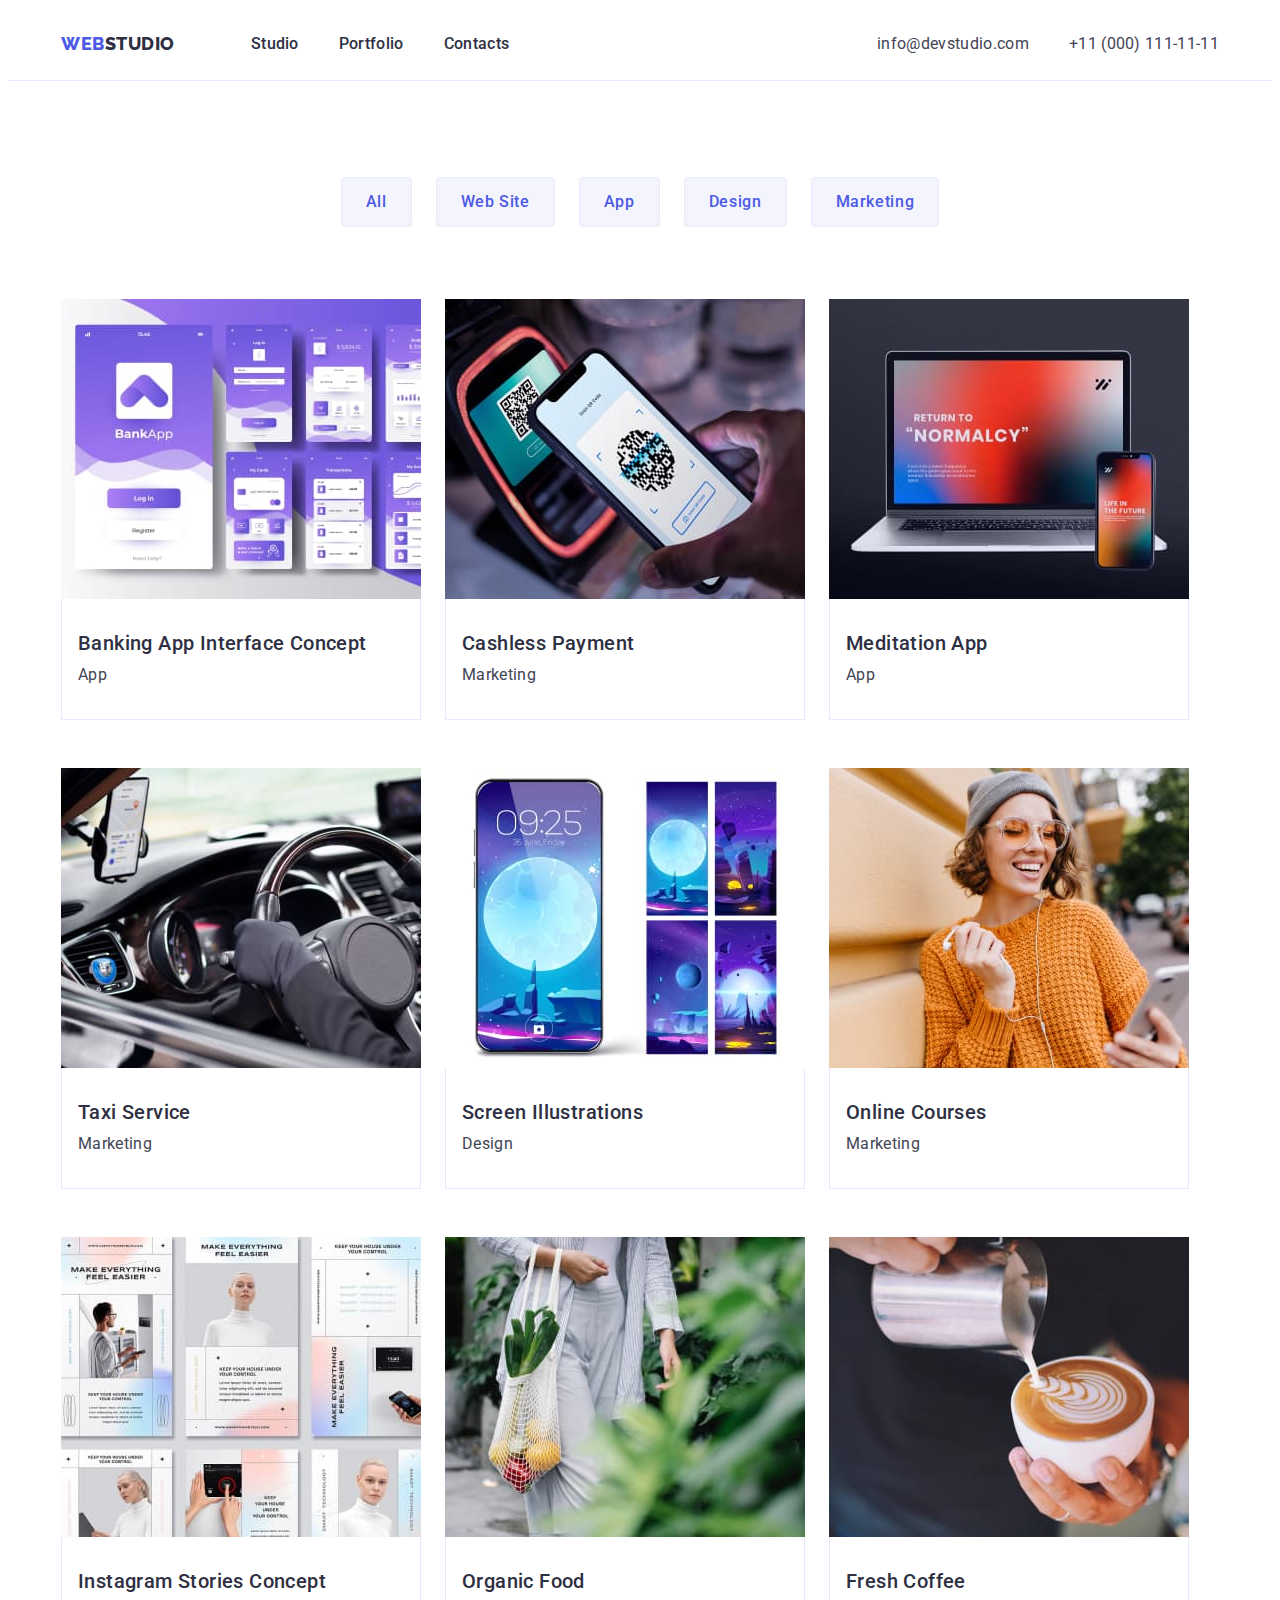
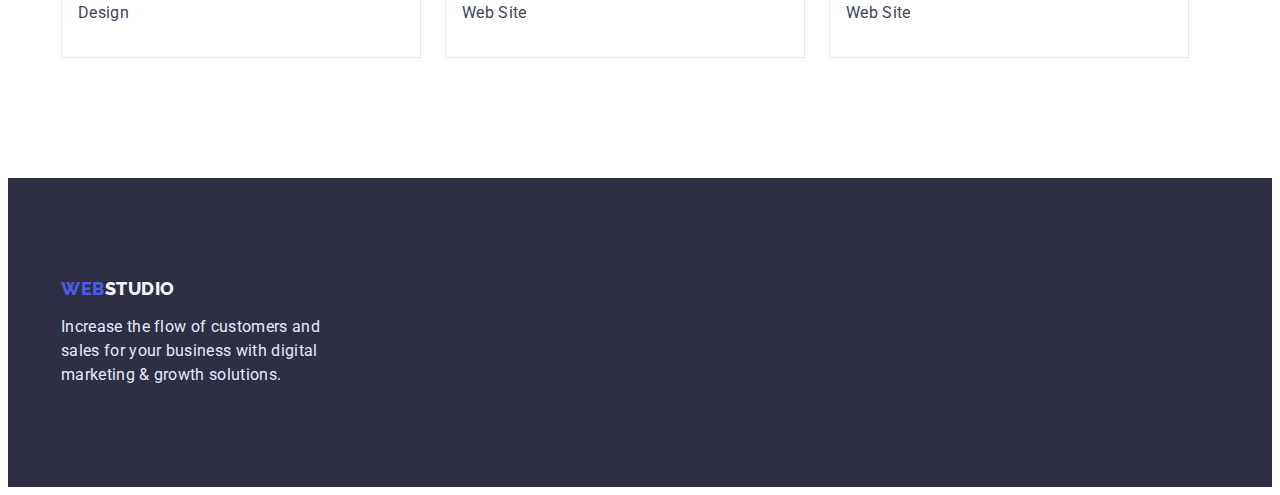
==== portfolio.html @ 9f268df0 "Start HW4" ====
<!DOCTYPE html>
<html lang="en">
  <head>
    <meta charset="UTF-8" />
    <meta http-equiv="X-UA-Compatible" content="IE=edge" />
    <meta name="viewport" content="width=device-width, initial-scale=1.0" />
    <title>WEBSTUDIO</title>
    <link rel="preconnect" href="https://fonts.googleapis.com" />
    <link rel="preconnect" href="https://fonts.gstatic.com" crossorigin />
    <link
      href="https://fonts.googleapis.com/css2?family=Raleway:wght@800&family=Roboto:wght@400;500;700;900&display=swap"
      rel="stylesheet"
    />

    <link
      rel="stylesheet"
      href="https://cdnjs.cloudflare.com/ajax/libs/modern-normalize/1.1.0/modern-normalize.min.css"
      integrity="sha512-wpPYUAdjBVSE4KJnH1VR1HeZfpl1ub8YT/NKx4PuQ5NmX2tKuGu6U/JRp5y+Y8XG2tV+wKQpNHVUX03MfMFn9Q=="
      crossorigin="anonymous"
      referrerpolicy="no-referrer"
    />

    <link rel="stylesheet" href="./css/styles.css" />
  </head>
  <body>
    <!-- Site header -->
    <header class="header">
      <div class="container header-container">
        <nav class="header-navigation">
          <a class="logo-top link" href="./index.html">Web<span class="logo-top-second">Studio</span> </a>
          <ul class="header-list list">
            <li class="header-item"><a class="header-link link" href="./index.html">Studio</a></li>
            <li class="header-item"><a class="header-link link" href="./portfolio.html">Portfolio</a></li>
            <li class="header-item"><a class="header-link link" href="">Contacts</a></li>
          </ul>
        </nav>

        <address class="header-address">
          <ul class="header-address-list list">
            <li class="header-item">
              <a class="header-link adress-info link" href="mailto:info@devstudio.com">info@devstudio.com</a>
            </li>
            <li class="header-item">
              <a class="header-link adress-info link" href="tel:+110001111111">+11 (000) 111-11-11</a>
            </li>
          </ul>
        </address>
      </div>
    </header>

    <main>
      <!-- Gallery-->
      <section class="gallery">
        <div class="container">
          <!--<h1 hidden temporarily -->
          <h1 hidden class="visually-hidden">Gallery</h1> 
          <!-- Menu filters-->
          <ul class="filter-list list">
            <li class="filter-item"><button class="filter-button-text" type="button">All</button></li>
            <li class="filter-item"><button class="filter-button-text" type="button">Web Site</button></li>
            <li class="filter-item"><button class="filter-button-text" type="button">App</button></li>
            <li class="filter-item"><button class="filter-button-text" type="button">Design</button></li>
            <li class="filter-item"><button class="filter-button-text" type="button">Marketing</button></li>
          </ul>
          <ul class="gallary-list list">
            <li class="gallery-item">
              <a class="link" href="">
                <img src="./images/img-row1-1.jpg" alt="image banking app interface" width="360" height="300" />
                <div class="gallery-item-description">
                  <h2 class="galley-item-titel">Banking App Interface Concept</h2>
                  <p class="gallery-item-text">App</p>
                </div>
              </a>
            </li>
            <li class="gallery-item">
              <a class="link" href="">
                <img src="./images/img-row1-2.jpg" alt="image cashless payment" width="360" height="300" />
                <div class="gallery-item-description">
                  <h2 class="galley-item-titel">Cashless Payment</h2>
                  <p class="gallery-item-text">Marketing</p>
                </div>
              </a>
            </li>
            <li class="gallery-item">
              <a class="link" href="">
                <img src="./images/img-row1-3.jpg" alt="image meditation app" width="360" height="300" />
                <div class="gallery-item-description">
                  <h2 class="galley-item-titel">Meditation App</h2>
                  <p class="gallery-item-text">App</p>
                </div>
              </a>
            </li>
            <li class="gallery-item">
              <a class="link" href="">
                <img src="./images/img-row2-1.jpg" alt="image taxi service" width="360" height="300" />
                <div class="gallery-item-description">
                  <h2 class="galley-item-titel">Taxi Service</h2>
                  <p class="gallery-item-text">Marketing</p>
                </div>
              </a>
            </li>
            <li class="gallery-item">
              <a class="link" href="">
                <img src="./images/img-row2-2.jpg" alt="image screen illustrations" width="360" height="300" />
                <div class="gallery-item-description">
                  <h2 class="galley-item-titel">Screen Illustrations</h2>
                  <p class="gallery-item-text">Design</p>
                </div>
              </a>
            </li>
            <li class="gallery-item">
              <a class="link" href="">
                <img src="./images/img-row2-3.jpg" alt="image online courses" width="360" height="300" />
                <div class="gallery-item-description">
                  <h2 class="galley-item-titel">Online Courses</h2>
                  <p class="gallery-item-text">Marketing</p>
                </div>
              </a>
            </li>
            <li class="gallery-item">
              <a class="link" href="">
                <img src="./images/img-row3-1.jpg" alt="image instagram stories concept" width="360" height="300" />
                <div class="gallery-item-description">
                  <h2 class="galley-item-titel">Instagram Stories Concept</h2>
                  <p class="gallery-item-text">Design</p>
                </div>
              </a>
            </li>
            <li class="gallery-item">
              <a class="link" href="">
                <img src="./images/img-row3-2.jpg" alt="image organic food" width="360" height="300" />
                <div class="gallery-item-description">
                  <h2 class="galley-item-titel">Organic Food</h2>
                  <p class="gallery-item-text">Web Site</p></a>
                </div>
            </li>
            <li class="gallery-item">
              <a class="link" href="">
                <img src="./images/img-row3-3.jpg" alt="image fresh coffee" width="360" height="300" />
                <div class="gallery-item-description">
                  <h2 class="galley-item-titel">Fresh Coffee</h2>
                  <p class="gallery-item-text">Web Site</p>
                </div>
              </a>
            </li>
          </ul>
        </div>
      </section>
    </main>

    <!-- Page Footer -->
    <footer class="footer">
      <div class="footer-container container">
        <a class="logo-bottom link" href="./index.html">Web<span class="logo-bottom-second">Studio</span></a>
        <p class="footer-text">
          Increase the flow of customers and sales for your business with digital marketing & growth solutions.
        </p>
      </div>
    </footer>
  </body>
</html>
---- css/styles.css ----
:root {
  --main-hero-color: #2e2f42;
  --main-text-color: #434455;
  --main-background-color: #ffffff;
}

p,
h1,
h2,
h3,
h4,
h5,
h6 {
  margin: 0;
}

ul {
  margin: 0;
  padding-left: 0;
}

button {
  cursor: pointer;
}

address {
  font-style: normal;
}

img {
  display: block;
}

.list {
  list-style: none;
}

.link {
  text-decoration: none;
  font-style: normal;
}

body {
  font-family: "Roboto", sans-serif;
  font-style: normal;
  background-color: var(--main-background-color);
  color: var(-main-text-color);
}

.container {
  width: 1158px;
  padding-left: 15px;
  padding-right: 15px;
  margin: 0 auto;
  /* outline: 2px solid red; */
}

.section {
  padding-top: 120px;
  padding-bottom: 120px;
}

/* --------- HEADER ----------------------------------------- */

.header {
  background-color: #ffffff;
  padding-top: 24px;
  padding-bottom: 24px;
  border-bottom: 1px solid #e7e9fc;
}

.header-container {
  display: flex;
  align-items: center;
}

.header-navigation {
  display: flex;
  align-items: center;
  margin-right: auto;
}

.header-list {
  display: flex;
  gap: 40px;
}

.header-list {
  display: flex;
  align-items: center;
}

.logo-top {
  text-decoration: none;
}

.logo-top {
  font-family: "Raleway", sans-serif;
  font-weight: 800;
  font-size: 18px;
  line-height: 1.17;
  letter-spacing: 0.03em;
  text-transform: uppercase;
  color: #4d5ae5;
  font-style: normal;
}

.logo-top-second {
  color: #2e2f42;
  margin-right: 76px;
}

.header-address {
  font-style: normal;
}

.header-address-list {
  display: flex;
  align-items: center;
  gap: 40px;
}

.header-link {
  font-weight: 500;
  font-size: 16px;
  line-height: calc(24 / 16);
  letter-spacing: 0.02em;
  color: #2e2f42;
}

.header-link:hover,
.header-link:focus,
.header-link:active {
  color: #404bbf;
}

.adress-info {
  font-weight: 400;
  font-size: 16px;
  line-height: (24/16);
  letter-spacing: 0.02em;
  color: #434455;
}

/* --------- HERO ----------------------------------------- */

.hero {
  background: var(--main-hero-color);
  padding-top: 188px;
  padding-bottom: 188px;
  text-align: center;
}
.hero-title {
  font-weight: 700;
  font-size: 56px;
  line-height: 1.07;
  text-align: center;
  letter-spacing: 0.02em;
  color: #ffffff;
  width: 496px;
  margin-bottom: 48px;
  margin-left: auto;
  margin-right: auto;
}

.hero-botton {
  font-family: "Roboto", sans-serif;
  font-weight: 500;
  font-size: 16px;
  line-height: calc(24 / 16);
  align-items: center;
  letter-spacing: 0.04em;
  color: #ffffff;
  background: #4d5ae5;
  padding: 16px 32px;
  border-radius: 4px;
}

.hero-botton:hover,
.hero-botton:focus {
  background-color: #404bbf;
  cursor: pointer;
}

/* --------- ADVANTEGE ----------------------------------------- */

.advantage-list {
  display: flex;
  gap: 24px;
}

.visually-hidden {
  position: absolute;
  width: 1px;
  height: 1px;
  margin: -1px;
  border: 0;
  padding: 0;
  white-space: nowrap;
  clip-path: inset(100%);
  clip: rect(0 0 0 0);
  overflow: hidden;
}

.advantage-item {
  /* padding-top: 120px; */
  width: 264px;
  text-align: left;
  flex-basis: calc((100%-72px) / 4);
}

.advantage-item-title {
  font-weight: 500;
  font-size: 20px;
  line-height: calc(24 / 20);
  letter-spacing: 0.02em;
  /* NAVY BLUE */
  color: #2e2f42;
  margin-bottom: 8px;
}
.advantage-item-text {
  font-weight: 400;
  font-size: 16px;
  line-height: calc(24 / 16);
  letter-spacing: 0.02em;
  /* SLATE */
  color: #434455;
}

/* --------- DOING  ----------------------------------------- */

.doing {
  padding-bottom: 120px;
}

.doing-list {
  display: flex;
  flex-wrap: wrap;
  gap: 24px;
}

.doing-item {
  flex-basis: auto;
}

.doing-title {
  font-weight: 700;
  font-size: 36px;
  line-height: 1.11;
  text-align: center;
  letter-spacing: 0.02em;
  text-transform: capitalize;
  /* NAVY BLUE */
  color: #2e2f42;
  margin-bottom: 72px;
}

/* --------- TEAM  ----------------------------------------- */

.team {
  /* CLOUD */
  background-color: #f4f4fd;
}

.team-list {
  display: flex;
  flex-wrap: wrap;
  gap: 24px;
}

.team-title {
  font-weight: 700;
  font-size: 36px;
  line-height: 1.11;
  text-align: center;
  letter-spacing: 0.02em;
  text-transform: capitalize;
  color: #2e2f42;
  margin-bottom: 72px;
}

.team-item {
  background-color: #ffffff;
  box-shadow: 0px 1px 6px rgba(46, 47, 66, 0.08), 0px 1px 1px rgba(46, 47, 66, 0.16), 0px 2px 1px rgba(46, 47, 66, 0.08);
  border-radius: 0px 0px 4px 4px;
}

.team-item-description {
  padding-top: 32px;
  padding-bottom: 32px;
  padding-left: 16px;
  padding-right: 16px;
}

.team-item-title {
  font-weight: 500;
  font-size: 20px;
  line-height: calc(24 / 20);
  text-align: center;
  letter-spacing: 0.02em;
  color: #2e2f42;
  background-color: #ffffff;
  /* margin-top: 32px; */
  margin-bottom: 8px;
}
.team-item-text {
  font-weight: 400;
  font-size: 16px;
  line-height: calc(24 / 16);
  text-align: center;
  letter-spacing: 0.02em;
  color: #434455;
  background-color: #ffffff;
  /* margin-bottom: 32px; */
}

/* --------- FOOTER  ----------------------------------------- */

.footer {
  background-color: #2e2f42;
  padding-top: 100px;
  padding-bottom: 100px;
}
.logo-bottom {
  text-decoration: none;
}

.logo-bottom {
  font-family: "Raleway", sans-serif;
  font-weight: 800;
  font-size: 18px;
  line-height: 1.17;
  letter-spacing: 0.03em;
  text-transform: uppercase;
  color: #4d5ae5;
  font-style: normal;
}

.logo-bottom-second {
  color: #f4f4fd;
}

.footer-text {
  font-weight: 400;
  font-size: 16px;
  line-height: calc(24 / 16);
  letter-spacing: 0.02em;
  color: #e7e9fc;
  width: 264px;
  margin-top: 16px;
}

/* --------- FILTER  ----------------------------------------- */

.filter-button-text {
  font-family: "Roboto", sans-serif;
  font-weight: 500;
  font-size: 16px;
  line-height: 1.5;
  align-items: center;
  letter-spacing: 0.04em;
  color: #4d5ae5;
  background-color: #f4f4fd;
  border-style: none;

  border: 1px solid #e7e9fc;
  border-radius: 4px;
  padding: 12px 24px;
}

.filter-button-text:hover,
.filter-button-text:focus {
  color: #ffffff;
  background-color: #404bbf;
  cursor: pointer;
}

/* --------- GALLERY  ----------------------------------------- */

.gallery {
  padding-top: 96px;
  padding-bottom: 120px;
}

.filter-list {
  display: flex;
  flex-wrap: wrap;
  gap: 24px;
  margin-bottom: 72px;
  justify-content: center;
}

.gallary-list {
  display: flex;
  flex-wrap: wrap;
  gap: 48px 24px;
}

.gallery-list li {
  width: calc((100% - 48px) / 3);
}

.gallery-item-description {
  /* padding: 32px auto 32px 16px; */
  padding-top: 32px;
  padding-right: auto;
  padding-bottom: 32px;
  padding-left: 16px;
  border: 1px solid #e7e9fc;
  border-top: none;
}

.galley-item-titel {
  font-weight: 500;
  font-size: 20px;
  line-height: 1.2;
  letter-spacing: 0.02em;
  color: #2e2f42;
  /* margin-top: 32px; */
  /* margin-left: 16px; */
  margin-bottom: 8px;
  /* text-align: left; */
}
.gallery-item-text {
  font-weight: 400;
  font-size: 16px;
  line-height: calc(24 / 16);
  letter-spacing: 0.02em;
  color: #434455;
  /* margin-left: 16px; */
  /* text-align: left; */
}
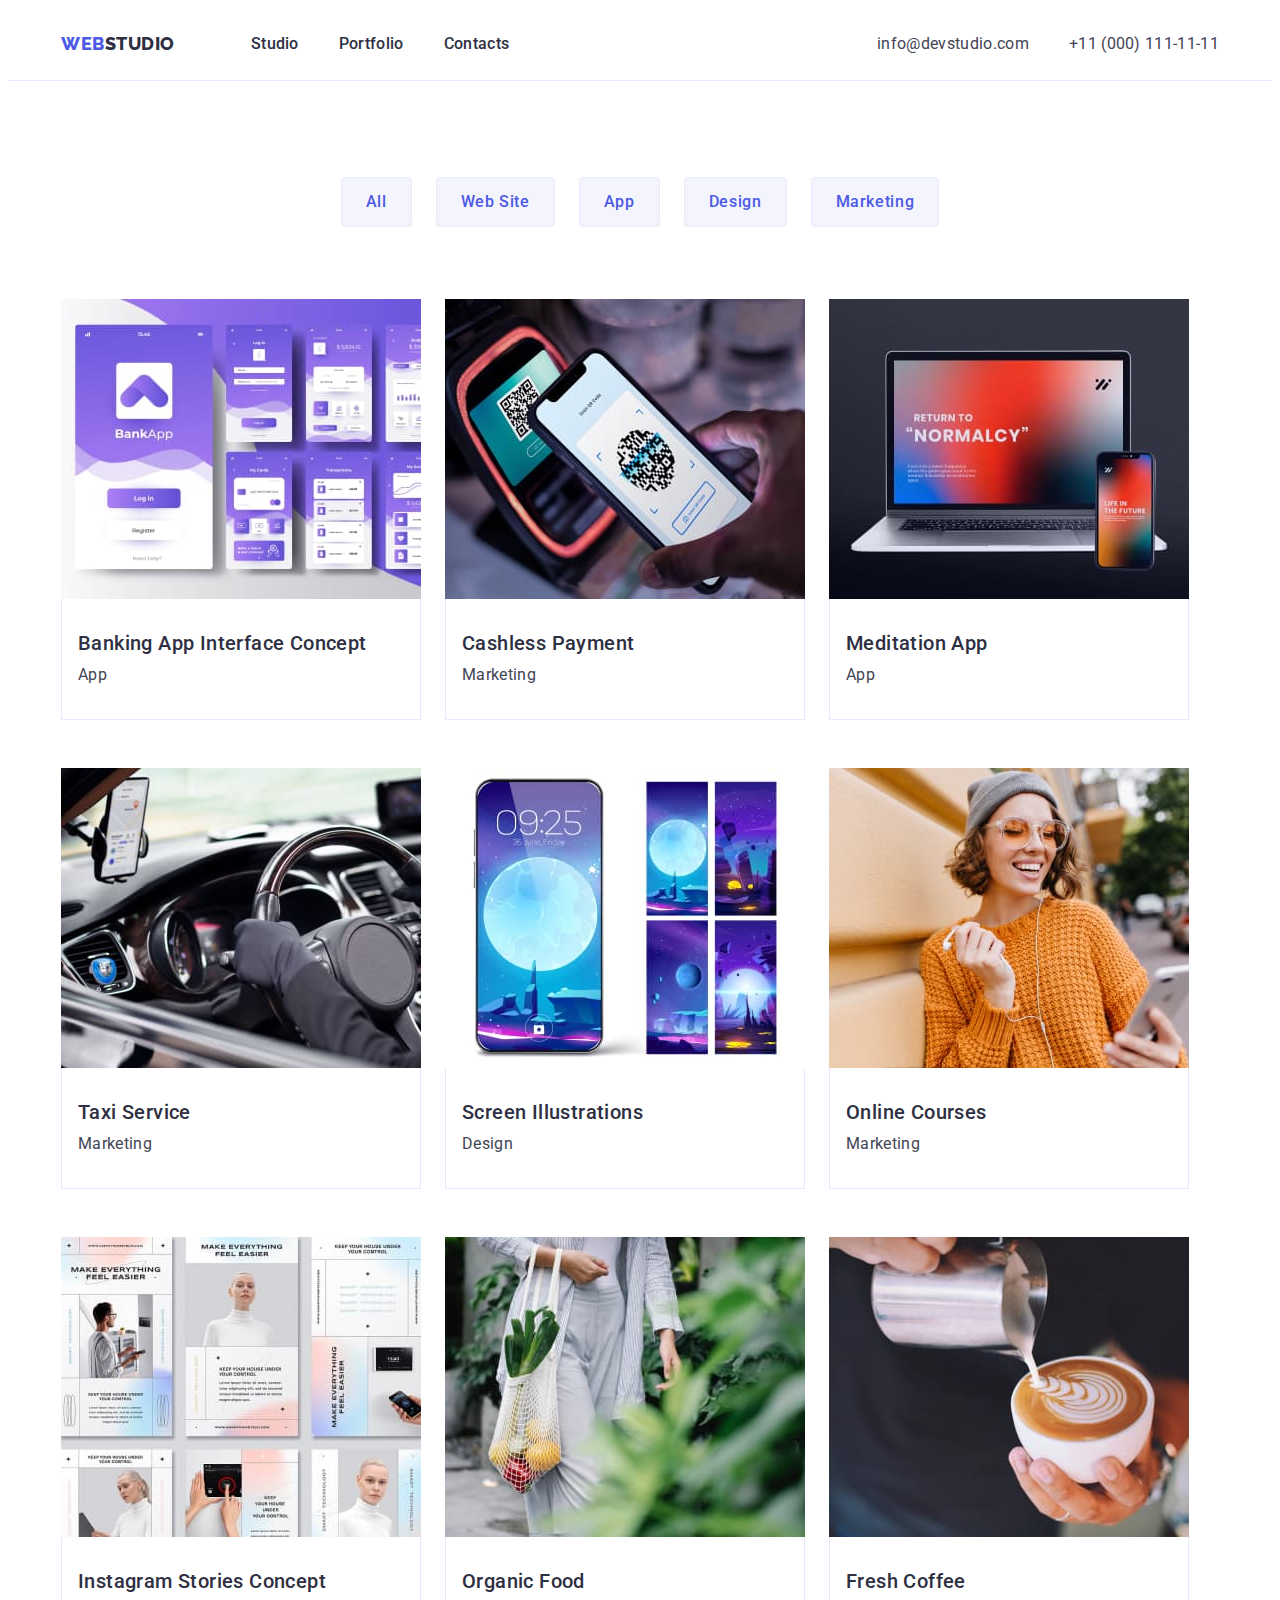
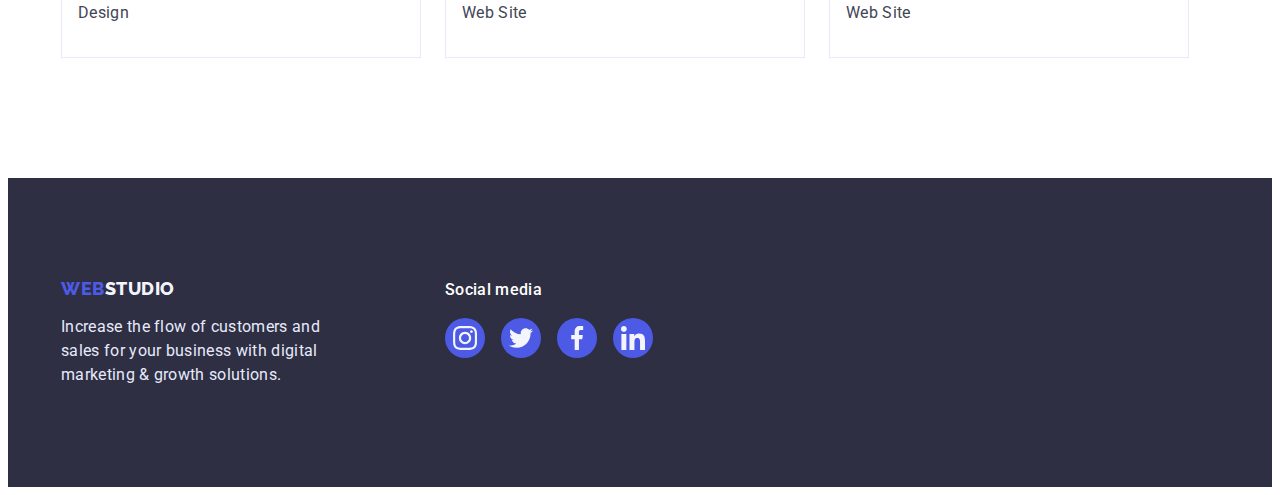
==== commit 36d2734e: "Copy footer to Portfolio" ====
--- a/portfolio.html
+++ b/portfolio.html
@@ -151,11 +151,47 @@
     <!-- Page Footer -->
     <footer class="footer">
       <div class="footer-container container">
-        <a class="logo-bottom link" href="./index.html">Web<span class="logo-bottom-second">Studio</span></a>
-        <p class="footer-text">
-          Increase the flow of customers and sales for your business with digital marketing & growth solutions.
-        </p>
+        <div class="footer-logo">
+          <a class="logo-bottom link" href="./index.html">Web<span class="logo-bottom-second">Studio</span></a>
+          <p class="footer-text">
+            Increase the flow of customers and sales for your business with digital marketing & growth solutions.
+          </p>
+        </div>
+        <div class="footer-soc-media">
+          <p class="footer-media-text">Social media</p>
+          <ul class="footer-soc-list list">
+            <li class="footer-soc-item">
+              <a href="" class="footer-soc-link">
+                <svg class="footer-soc-icon" width="24" height="24">
+                  <use href="./images/sprite.svg#icon-icon-instagram"></use>
+                </svg>
+              </a>
+            </li>
+            <li class="footer-soc-item link">
+              <a href="" class="footer-soc-link">
+                <svg class="footer-soc-icon" width="24" height="24">
+                  <use href="./images/sprite.svg#icon-icon-twitter"></use>
+                </svg>
+              </a>
+            </li>
+            <li class="footer-soc-item link">
+              <a href="" class="footer-soc-link">
+                <svg class="footer-soc-icon" width="24" height="24">
+                  <use href="./images/sprite.svg#icon-icon-facebook"></use>
+                </svg>
+              </a>
+            </li>
+            <li class="footer-soc-item link">
+              <a href="" class="footer-soc-link">
+                <svg class="footer-soc-icon" width="24" height="24">
+                  <use href="./images/sprite.svg#icon-icon-linkedin"></use>
+                </svg>
+              </a>
+            </li>
+          </ul>
+        </div>
       </div>
     </footer>
+
   </body>
 </html>
--- a/css/styles.css
+++ b/css/styles.css
@@ -2,6 +2,11 @@
   --main-hero-color: #2e2f42;
   --main-text-color: #434455;
   --main-background-color: #ffffff;
+  --second-text-color: #ffffff;
+  --color-btn-normal: #4d5ae5;
+  --color-btn-hover: #404bbf;
+  --color-icon-normal: #8e8f99;
+  --color-icon-hover: #404bbf;
 }
 
 p,
@@ -149,7 +154,17 @@
   padding-top: 188px;
   padding-bottom: 188px;
   text-align: center;
-}
+
+  max-width: 1440px;
+  height: 600px;
+  margin-left: auto;
+  margin-right: auto;
+  background-image: linear-gradient(rgba(46, 47, 66, 0.7), rgba(46, 47, 66, 0.7)), url(../images/hero.jpg);
+  background-repeat: no-repeat;
+  background-position: center;
+  background-size: cover;
+}
+
 .hero-title {
   font-weight: 700;
   font-size: 56px;
@@ -183,6 +198,20 @@
 }
 
 /* --------- ADVANTEGE ----------------------------------------- */
+
+.icon-box {
+  background: #f4f4fd;
+  border-radius: 4px;
+  max-width: 112px;
+  max-width: 264px;
+  padding: 24px 100px;
+  margin-bottom: 8px;
+}
+
+.icon-box > .icon {
+  width: 64px;
+  height: 64px;
+}
 
 .advantage-list {
   display: flex;
@@ -311,7 +340,107 @@
   letter-spacing: 0.02em;
   color: #434455;
   background-color: #ffffff;
-  /* margin-bottom: 32px; */
+  margin-bottom: 8px;
+}
+
+/* soc link */
+
+.team-soc-list {
+  display: flex;
+  justify-content: center;
+  gap: 24px;
+}
+
+.team-soc-item {
+  width: 40px;
+  height: 40px;
+}
+
+.team-soc-link {
+  width: 100%;
+  height: 100%;
+  border-radius: 50%;
+  /* background-color: #4d5ae5; */
+  background-color: var(--color-btn-normal);
+  /* display: inline-block; */
+  display: flex;
+  align-items: center;
+  justify-content: center;
+}
+
+.team-soc-link:hover {
+  background-color: var(--color-btn-hover);
+}
+
+.team-soc-icon {
+  width: 16px;
+  height: 16px;
+  fill: #f4f4fd;
+  /* fill: #ffffff; */
+  /* fill: red */
+}
+
+/* --------- CUSTOMERS --------------------------------------- */
+
+.containers {
+  background-color: var(--main-background-color);
+}
+.customers-title {
+  font-weight: 700;
+  font-size: 36px;
+  line-height: calc(40 / 36);
+  text-align: center;
+  letter-spacing: 0.02em;
+  text-transform: capitalize;
+  margin-bottom: 72px;
+  color: #2e2f42;
+}
+
+.customers-list {
+  display: flex;
+  justify-content: center;
+  gap: 24px;
+}
+
+.customers-item {
+  width: 168px;
+  height: 88px;
+  /* outline: 1px solid red; */
+}
+
+.customers-link {
+  width: 100%;
+  height: 100%;
+  /* border: 1px solid #8e8f99; */
+  border: 1px solid var(--color-icon-normal);
+  border-radius: 4px;
+  display: flex;
+  align-items: center;
+  justify-content: center;
+}
+
+.customers-icon {
+  width: 104px;
+  height: 56px;
+  /* fill: red; */
+  /* fill: #8e8f99; */
+  fill: var(--color-icon-normal);
+}
+
+.customers-link:hover,
+.customers-link:focus {
+  /* border: 1px solid #404bbf; */
+  border: 1px solid var(--color-icon-hover);
+}
+
+/* .customers-icon:hover,
+.customers-icon:focus {
+  fill: #404bbf;
+} */
+.customers-link:hover > .customers-icon,
+.customers-link:focus > .customers-icon {
+  /* fill: #404bbf; */
+  fill: var(--color-icon-hover);
 }
 
 /* --------- FOOTER  ----------------------------------------- */
@@ -320,7 +449,22 @@
   background-color: #2e2f42;
   padding-top: 100px;
   padding-bottom: 100px;
-}
+
+  display: flex;
+}
+
+.footer-container {
+  display: flex;
+  justify-content: ;
+  /* flex-wrap: wrap; */
+  /* margin-left: auto; */
+}
+
+.footer-logo {
+  /* display: flax; */
+  margin-right: 120px;
+}
+
 .logo-bottom {
   text-decoration: none;
 }
@@ -350,6 +494,52 @@
   margin-top: 16px;
 }
 
+.footer-soc-media {
+}
+
+.footer-media-text {
+  font-weight: 500;
+  font-size: 16px;
+  line-height: calc(24 / 16);
+  letter-spacing: 0.02em;
+  color: var(--second-text-color);
+  margin-bottom: 16px;
+}
+
+.footer-soc-list {
+  display: flex;
+  justify-content: center;
+  gap: 16px;
+}
+
+.footer-soc-item {
+  width: 40px;
+  height: 40px;
+}
+
+.footer-soc-link {
+  width: 100%;
+  height: 100%;
+  /* width: 40px;
+  height: 40px; */
+  border-radius: 50%;
+  background-color: var(--color-btn-normal);
+  display: flex;
+  /* display: block; */
+  align-items: center;
+  justify-content: center;
+}
+
+.footer-soc-icon {
+  width: 24px;
+  height: 24px;
+  fill: #f4f4fd;
+}
+
+.footer-soc-link:hover, .footer-soc-link:focus {
+  background-color: #31D0AA;
+}
+
 /* --------- FILTER  ----------------------------------------- */
 
 .filter-button-text {
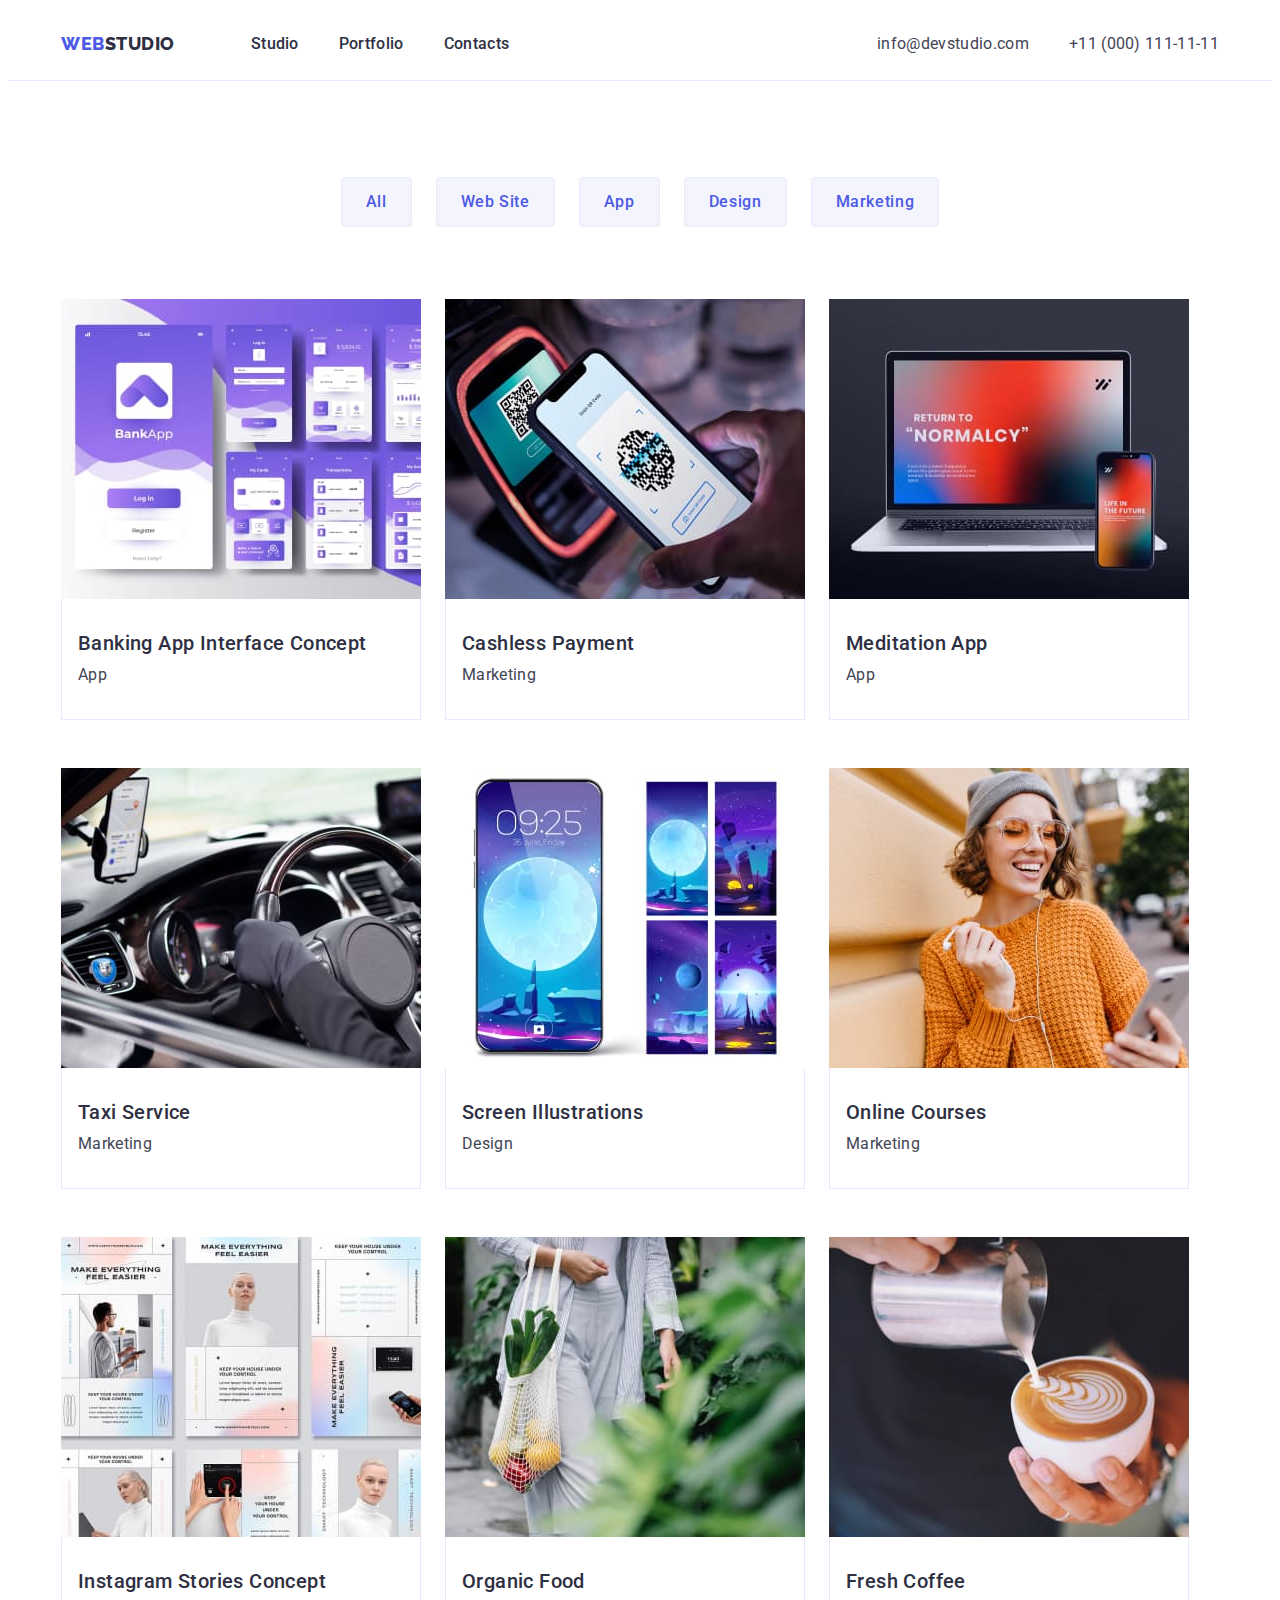
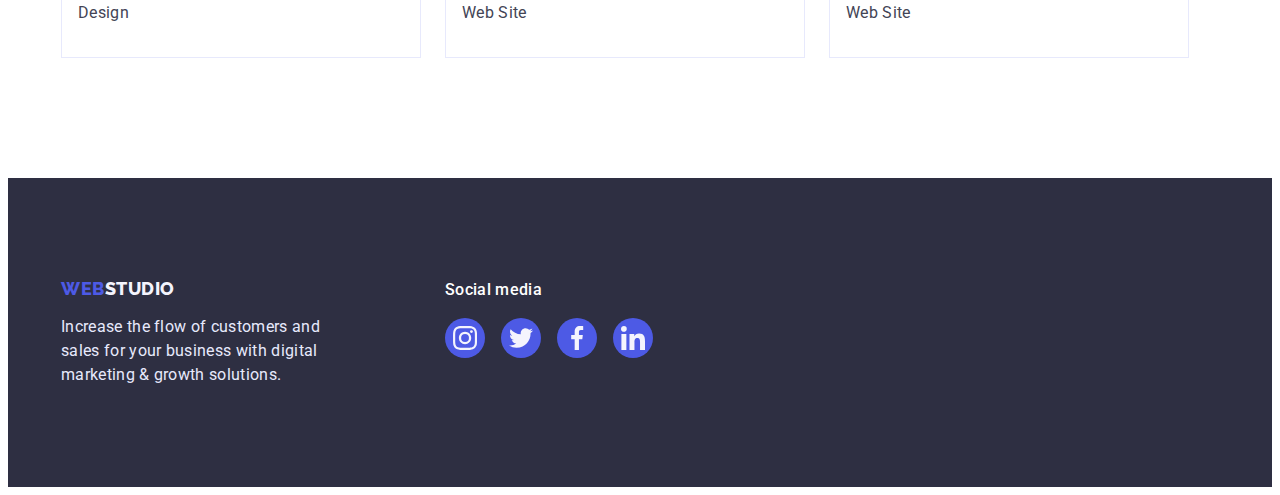
==== commit 61972436: "Fix teg <a>" ====
--- a/portfolio.html
+++ b/portfolio.html
@@ -53,7 +53,7 @@
       <section class="gallery">
         <div class="container">
           <!--<h1 hidden temporarily -->
-          <h1 hidden class="visually-hidden">Gallery</h1> 
+          <h1 hidden class="visually-hidden">Gallery</h1>
           <!-- Menu filters-->
           <ul class="filter-list list">
             <li class="filter-item"><button class="filter-button-text" type="button">All</button></li>
@@ -131,8 +131,9 @@
                 <img src="./images/img-row3-2.jpg" alt="image organic food" width="360" height="300" />
                 <div class="gallery-item-description">
                   <h2 class="galley-item-titel">Organic Food</h2>
-                  <p class="gallery-item-text">Web Site</p></a>
+                  <p class="gallery-item-text">Web Site</p>
                 </div>
+              </a>
             </li>
             <li class="gallery-item">
               <a class="link" href="">
@@ -192,6 +193,5 @@
         </div>
       </div>
     </footer>
-
   </body>
 </html>
--- a/css/styles.css
+++ b/css/styles.css
@@ -536,8 +536,9 @@
   fill: #f4f4fd;
 }
 
-.footer-soc-link:hover, .footer-soc-link:focus {
-  background-color: #31D0AA;
+.footer-soc-link:hover,
+.footer-soc-link:focus {
+  background-color: #31d0aa;
 }
 
 /* --------- FILTER  ----------------------------------------- */
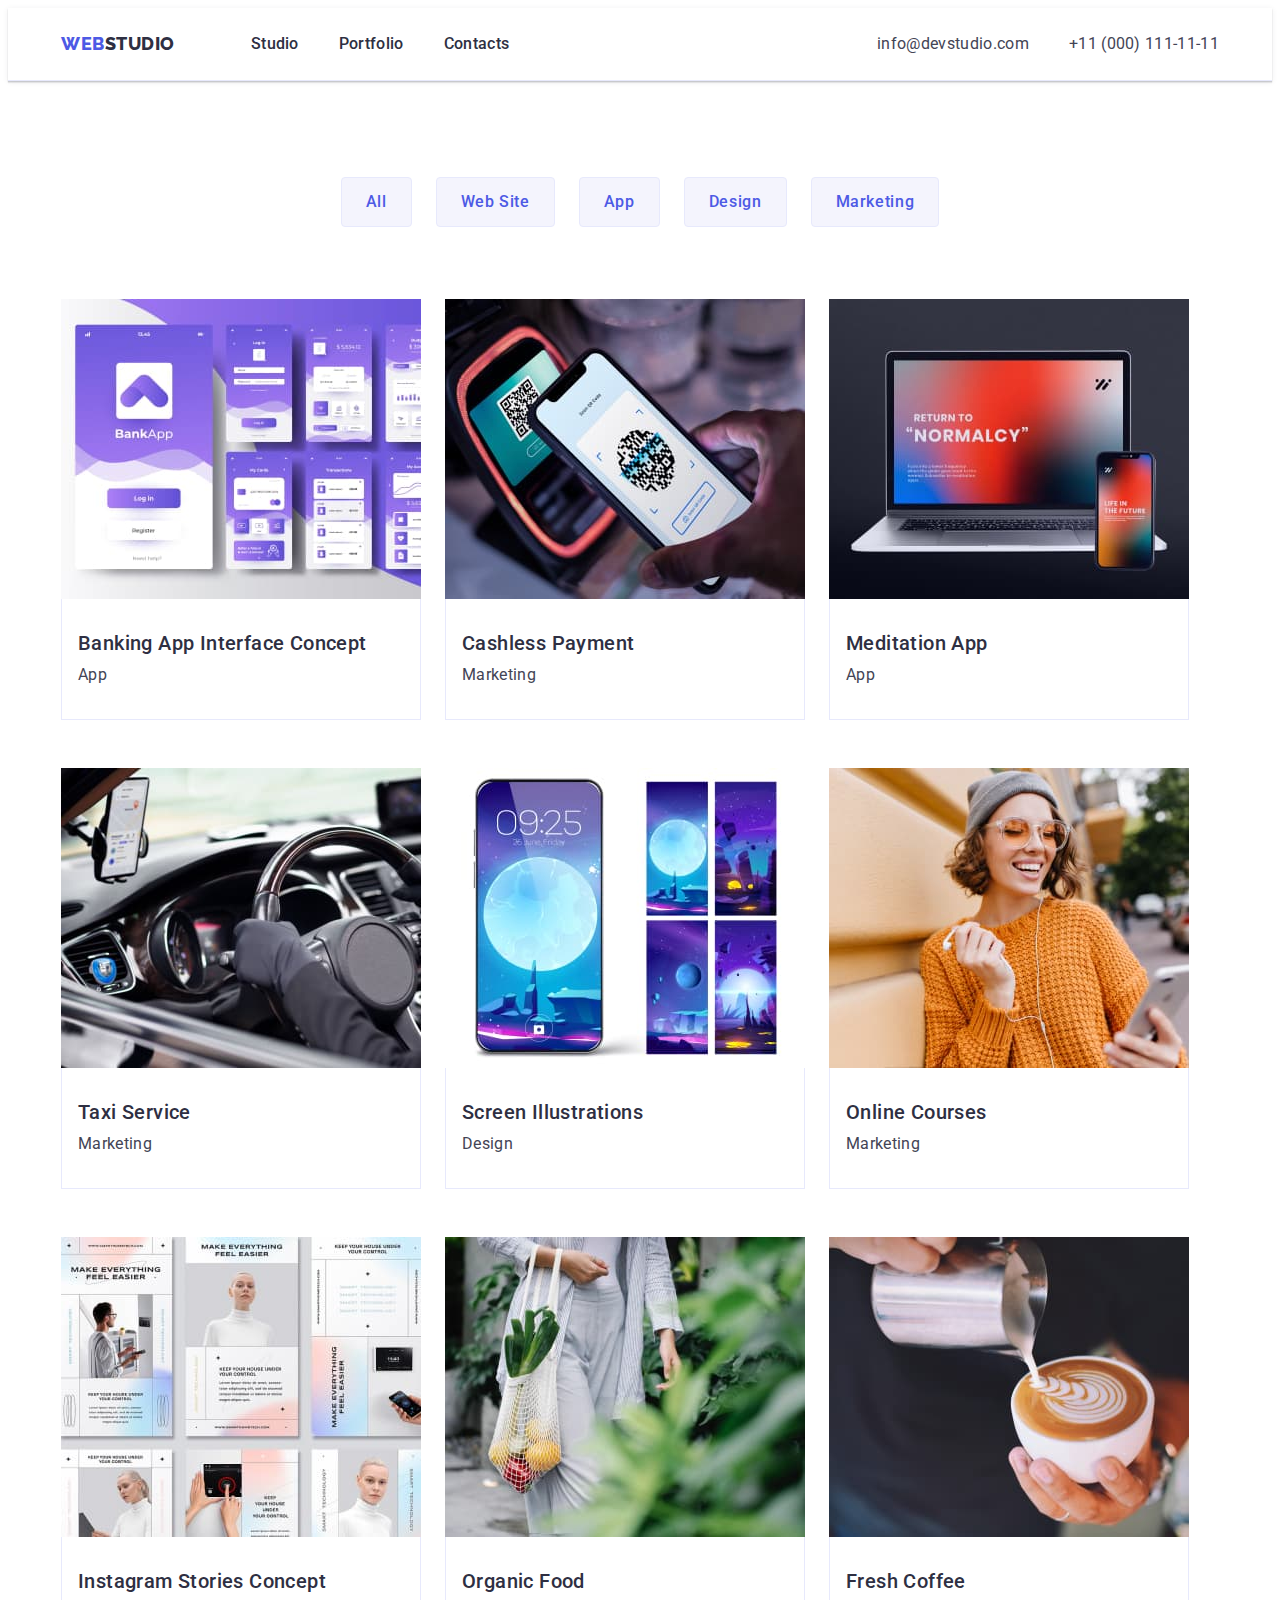
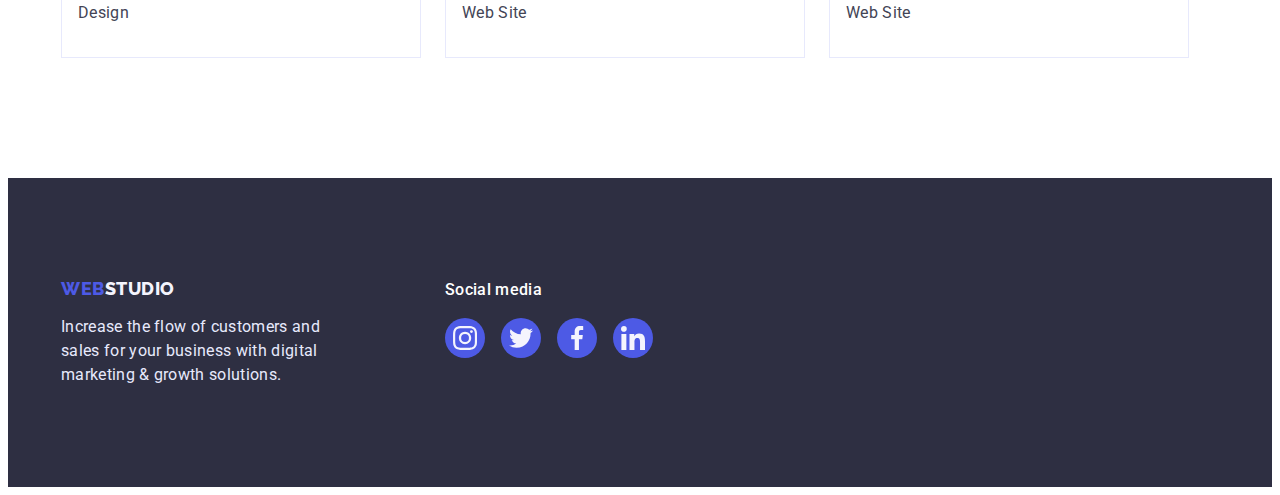
==== commit c3483278: "After check - Gallary - shadow for focus & hower  fron <li> to <a>" ====
--- a/portfolio.html
+++ b/portfolio.html
@@ -64,7 +64,7 @@
           </ul>
           <ul class="gallary-list list">
             <li class="gallery-item">
-              <a class="link" href="">
+              <a class="gallery-link link" href="">
                 <img src="./images/img-row1-1.jpg" alt="image banking app interface" width="360" height="300" />
                 <div class="gallery-item-description">
                   <h2 class="galley-item-titel">Banking App Interface Concept</h2>
@@ -73,7 +73,7 @@
               </a>
             </li>
             <li class="gallery-item">
-              <a class="link" href="">
+              <a class="gallery-link link" href="">
                 <img src="./images/img-row1-2.jpg" alt="image cashless payment" width="360" height="300" />
                 <div class="gallery-item-description">
                   <h2 class="galley-item-titel">Cashless Payment</h2>
@@ -82,7 +82,7 @@
               </a>
             </li>
             <li class="gallery-item">
-              <a class="link" href="">
+              <a class="gallery-link link" href="">
                 <img src="./images/img-row1-3.jpg" alt="image meditation app" width="360" height="300" />
                 <div class="gallery-item-description">
                   <h2 class="galley-item-titel">Meditation App</h2>
@@ -90,8 +90,8 @@
                 </div>
               </a>
             </li>
-            <li class="gallery-item">
-              <a class="link" href="">
+            <li class="gallery-link gallery-item">
+              <a class="gallery-link link" href="">
                 <img src="./images/img-row2-1.jpg" alt="image taxi service" width="360" height="300" />
                 <div class="gallery-item-description">
                   <h2 class="galley-item-titel">Taxi Service</h2>
@@ -100,7 +100,7 @@
               </a>
             </li>
             <li class="gallery-item">
-              <a class="link" href="">
+              <a class="gallery-link link" href="">
                 <img src="./images/img-row2-2.jpg" alt="image screen illustrations" width="360" height="300" />
                 <div class="gallery-item-description">
                   <h2 class="galley-item-titel">Screen Illustrations</h2>
@@ -108,7 +108,7 @@
                 </div>
               </a>
             </li>
-            <li class="gallery-item">
+            <li class="gallery-link gallery-item">
               <a class="link" href="">
                 <img src="./images/img-row2-3.jpg" alt="image online courses" width="360" height="300" />
                 <div class="gallery-item-description">
@@ -118,7 +118,7 @@
               </a>
             </li>
             <li class="gallery-item">
-              <a class="link" href="">
+              <a class="gallery-link link" href="">
                 <img src="./images/img-row3-1.jpg" alt="image instagram stories concept" width="360" height="300" />
                 <div class="gallery-item-description">
                   <h2 class="galley-item-titel">Instagram Stories Concept</h2>
@@ -127,7 +127,7 @@
               </a>
             </li>
             <li class="gallery-item">
-              <a class="link" href="">
+              <a class="gallery-link link" href="">
                 <img src="./images/img-row3-2.jpg" alt="image organic food" width="360" height="300" />
                 <div class="gallery-item-description">
                   <h2 class="galley-item-titel">Organic Food</h2>
@@ -136,7 +136,7 @@
               </a>
             </li>
             <li class="gallery-item">
-              <a class="link" href="">
+              <a class="gallery-link link" href="">
                 <img src="./images/img-row3-3.jpg" alt="image fresh coffee" width="360" height="300" />
                 <div class="gallery-item-description">
                   <h2 class="galley-item-titel">Fresh Coffee</h2>
--- a/css/styles.css
+++ b/css/styles.css
@@ -72,6 +72,7 @@
   padding-top: 24px;
   padding-bottom: 24px;
   border-bottom: 1px solid #e7e9fc;
+  box-shadow: 0px 2px 1px rgba(46, 47, 66, 0.08), 0px 1px 1px rgba(46, 47, 66, 0.16), 0px 1px 6px rgba(46, 47, 66, 0.08);
 }
 
 .header-container {
@@ -156,7 +157,7 @@
   text-align: center;
 
   max-width: 1440px;
-  height: 600px;
+  /* height: 600px; */
   margin-left: auto;
   margin-right: auto;
   background-image: linear-gradient(rgba(46, 47, 66, 0.7), rgba(46, 47, 66, 0.7)), url(../images/hero.jpg);
@@ -189,6 +190,7 @@
   background: #4d5ae5;
   padding: 16px 32px;
   border-radius: 4px;
+  border: none;
 }
 
 .hero-botton:hover,
@@ -202,10 +204,13 @@
 .icon-box {
   background: #f4f4fd;
   border-radius: 4px;
-  max-width: 112px;
-  max-width: 264px;
-  padding: 24px 100px;
+  height: 112px;
+  width: 264px;
+  /* padding: 24px 100px; */
   margin-bottom: 8px;
+  display: flex;
+  justify-content: center;
+  align-items: center;
 }
 
 .icon-box > .icon {
@@ -563,7 +568,10 @@
 .filter-button-text:focus {
   color: #ffffff;
   background-color: #404bbf;
+  /* border: 1px solid #404bbf; */
+  border-color: transparent;
   cursor: pointer;
+  box-shadow: 0px 3px 1px rgba(0, 0, 0, 0.1), 0px 2px 1px rgba(0, 0, 0, 0.08), 0px 2px 2px rgba(0, 0, 0, 0.12);
 }
 
 /* --------- GALLERY  ----------------------------------------- */
@@ -621,3 +629,12 @@
   /* margin-left: 16px; */
   /* text-align: left; */
 }
+
+.gallery-link {
+  display: block;
+}
+
+.gallery-link:hover,
+.gallery-link:focus {
+  box-shadow: 0px 1px 6px rgba(46, 47, 66, 0.08), 0px 1px 1px rgba(46, 47, 66, 0.16), 0px 2px 1px rgba(46, 47, 66, 0.08);
+}
